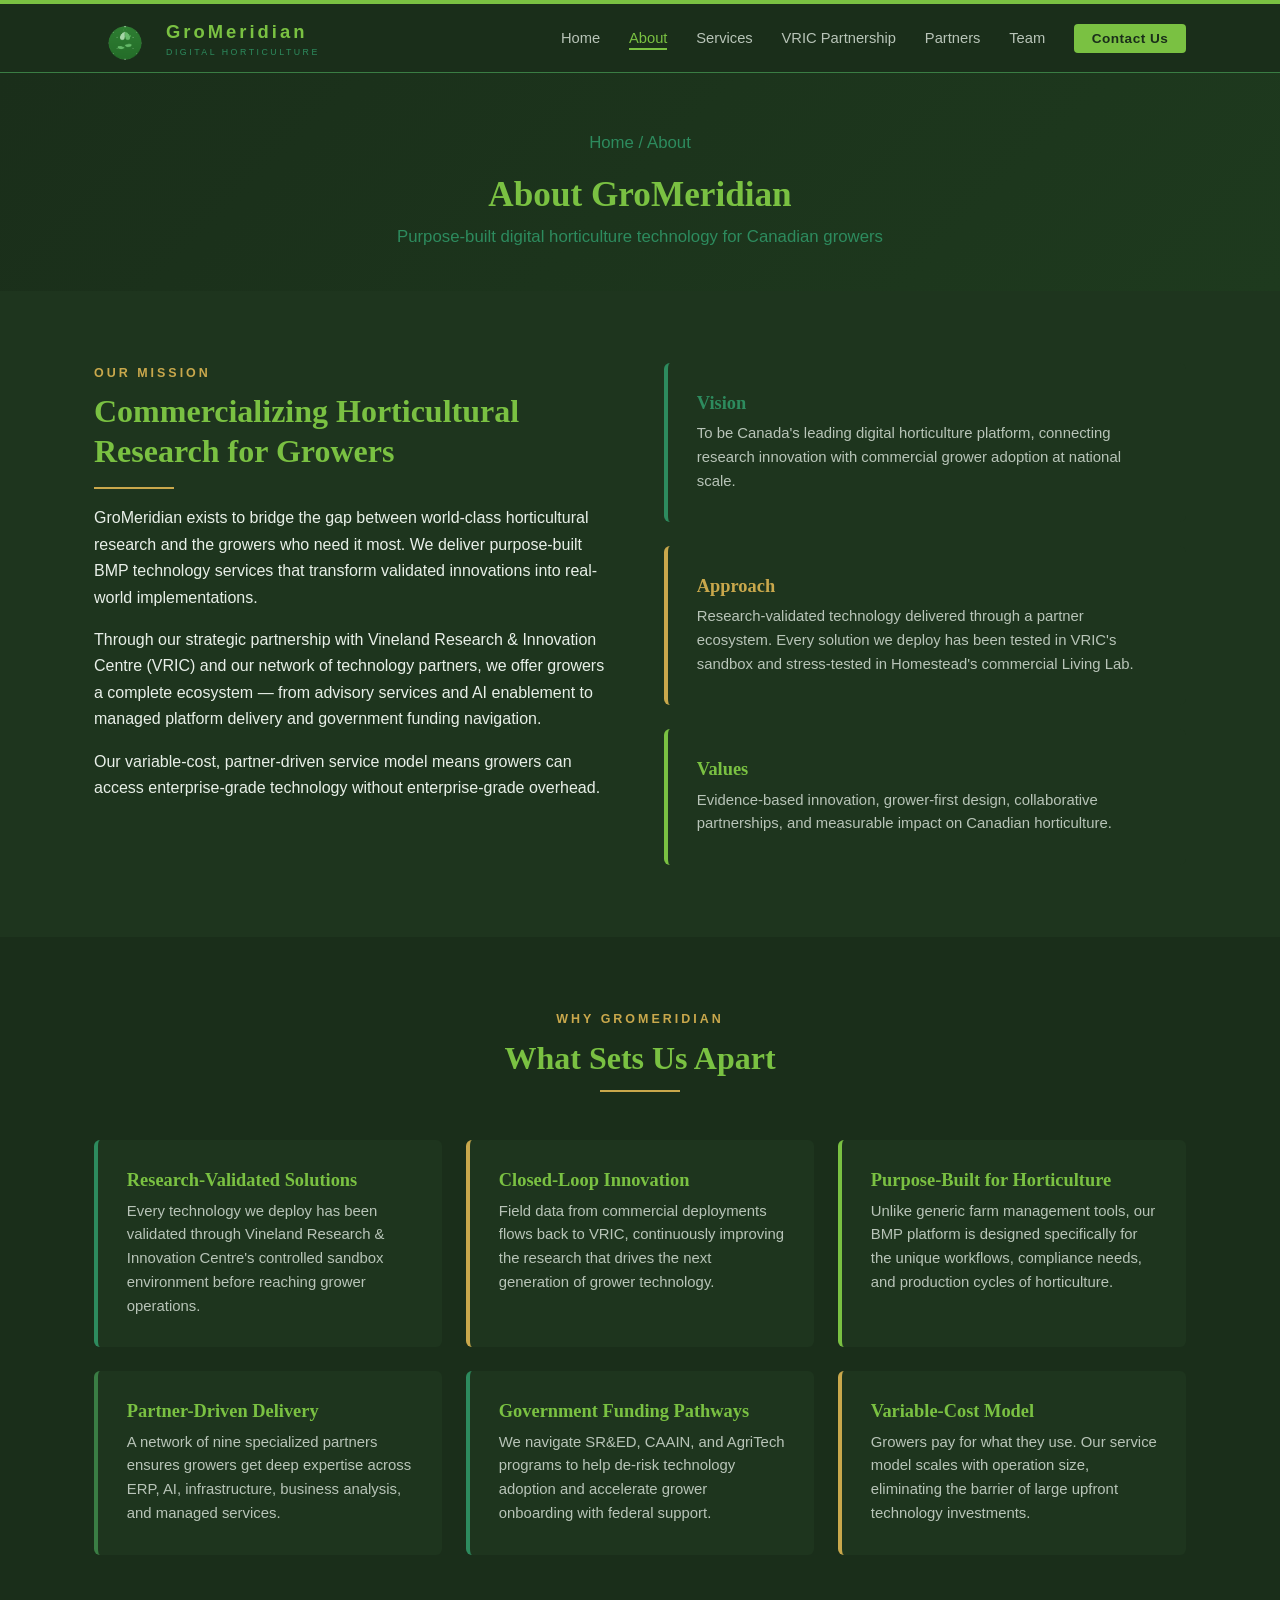
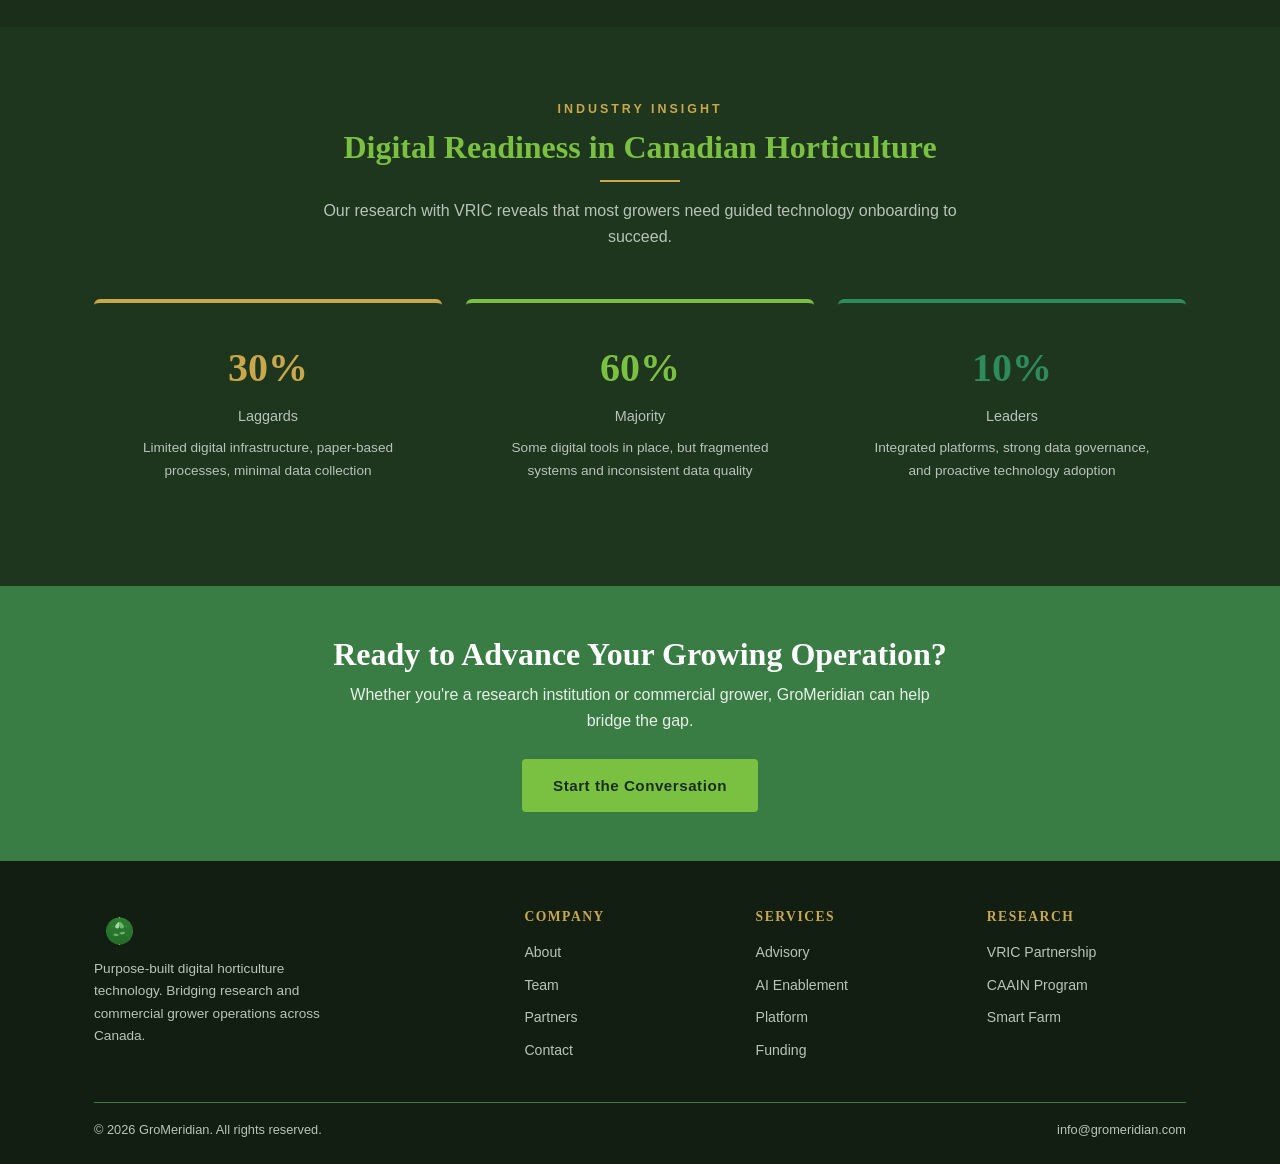
==== about.html @ b6d6718b "Add files via upload" ====
<!DOCTYPE html>
<html lang="en">
<head>
  <meta charset="UTF-8">
  <meta name="viewport" content="width=device-width, initial-scale=1.0">
  <title>About GroMeridian | Digital Horticulture Company</title>
  <meta name="description" content="GroMeridian is a Canadian digital horticulture company delivering purpose-built BMP technology services to commercial growers. Learn about our mission, vision, and research-to-market approach.">
  <meta name="keywords" content="about GroMeridian, digital horticulture company, Canadian agtech, BMP technology, horticulture ERP, smart farm innovation">
  <link rel="canonical" href="https://gromeridian.com/about.html">
  <meta property="og:title" content="About GroMeridian | Digital Horticulture Company">
  <meta property="og:description" content="Canadian digital horticulture company delivering purpose-built BMP technology to commercial growers.">
  <meta property="og:url" content="https://gromeridian.com/about.html">
  <script type="application/ld+json">
  {
    "@context": "https://schema.org",
    "@type": "AboutPage",
    "name": "About GroMeridian",
    "description": "GroMeridian is a Canadian digital horticulture company bridging research and commercial grower operations.",
    "mainEntity": {
      "@type": "Organization",
      "name": "GroMeridian",
      "foundingLocation": "Canada",
      "knowsAbout": ["Digital Horticulture", "BMP Technology", "Smart Farm Networks", "Agricultural AI"]
    }
  }
  </script>
  <link rel="stylesheet" href="css/style.css">
</head>
<body>

<div class="accent-bar"></div>
<header>
  <div class="container">
    <a href="index.html" class="logo-link">
      <img src="images/logo-icon.png" alt="GroMeridian logo" width="44" height="31">
      <div><span>GroMeridian</span><small>Digital Horticulture</small></div>
    </a>
    <button class="menu-toggle" aria-label="Toggle navigation"><span></span><span></span><span></span></button>
    <nav>
      <ul>
        <li><a href="index.html">Home</a></li>
        <li><a href="about.html">About</a></li>
        <li><a href="services.html">Services</a></li>
        <li><a href="vric-partnership.html">VRIC Partnership</a></li>
        <li><a href="partners.html">Partners</a></li>
        <li><a href="team.html">Team</a></li>
        <li><a href="contact.html" class="nav-cta">Contact Us</a></li>
      </ul>
    </nav>
  </div>
</header>

<section class="page-hero">
  <div class="container">
    <p class="breadcrumb"><a href="index.html">Home</a> / About</p>
    <h1>About GroMeridian</h1>
    <p>Purpose-built digital horticulture technology for Canadian growers</p>
  </div>
</section>

<!-- ═══ MISSION ═══ -->
<section>
  <div class="container">
    <div class="split">
      <div>
        <p class="overline" style="color:var(--gold);letter-spacing:3px;font-size:.78rem;font-weight:700;text-transform:uppercase;margin-bottom:.5rem;">Our Mission</p>
        <h2>Commercializing Horticultural Research for Growers</h2>
        <div class="divider-line" style="margin:0.8rem 0 1rem;"></div>
        <p style="margin-bottom:1rem;">GroMeridian exists to bridge the gap between world-class horticultural research and the growers who need it most. We deliver purpose-built BMP technology services that transform validated innovations into real-world implementations.</p>
        <p style="margin-bottom:1rem;">Through our strategic partnership with Vineland Research &amp; Innovation Centre (VRIC) and our network of technology partners, we offer growers a complete ecosystem &mdash; from advisory services and AI enablement to managed platform delivery and government funding navigation.</p>
        <p>Our variable-cost, partner-driven service model means growers can access enterprise-grade technology without enterprise-grade overhead.</p>
      </div>
      <div>
        <div class="card" style="border-left-color:var(--teal);margin-bottom:1.5rem;">
          <h3 style="color:var(--teal);">Vision</h3>
          <p>To be Canada's leading digital horticulture platform, connecting research innovation with commercial grower adoption at national scale.</p>
        </div>
        <div class="card" style="border-left-color:var(--gold);margin-bottom:1.5rem;">
          <h3 style="color:var(--gold);">Approach</h3>
          <p>Research-validated technology delivered through a partner ecosystem. Every solution we deploy has been tested in VRIC's sandbox and stress-tested in Homestead's commercial Living Lab.</p>
        </div>
        <div class="card">
          <h3>Values</h3>
          <p>Evidence-based innovation, grower-first design, collaborative partnerships, and measurable impact on Canadian horticulture.</p>
        </div>
      </div>
    </div>
  </div>
</section>

<!-- ═══ WHY GROMERIDIAN ═══ -->
<section>
  <div class="container">
    <div class="section-header">
      <p class="overline">Why GroMeridian</p>
      <h2>What Sets Us Apart</h2>
      <div class="divider-line"></div>
    </div>
    <div class="card-grid cols-3">
      <article class="card border-teal">
        <h3>Research-Validated Solutions</h3>
        <p>Every technology we deploy has been validated through Vineland Research &amp; Innovation Centre's controlled sandbox environment before reaching grower operations.</p>
      </article>
      <article class="card border-gold">
        <h3>Closed-Loop Innovation</h3>
        <p>Field data from commercial deployments flows back to VRIC, continuously improving the research that drives the next generation of grower technology.</p>
      </article>
      <article class="card">
        <h3>Purpose-Built for Horticulture</h3>
        <p>Unlike generic farm management tools, our BMP platform is designed specifically for the unique workflows, compliance needs, and production cycles of horticulture.</p>
      </article>
      <article class="card border-mid">
        <h3>Partner-Driven Delivery</h3>
        <p>A network of nine specialized partners ensures growers get deep expertise across ERP, AI, infrastructure, business analysis, and managed services.</p>
      </article>
      <article class="card border-teal">
        <h3>Government Funding Pathways</h3>
        <p>We navigate SR&amp;ED, CAAIN, and AgriTech programs to help de-risk technology adoption and accelerate grower onboarding with federal support.</p>
      </article>
      <article class="card border-gold">
        <h3>Variable-Cost Model</h3>
        <p>Growers pay for what they use. Our service model scales with operation size, eliminating the barrier of large upfront technology investments.</p>
      </article>
    </div>
  </div>
</section>

<!-- ═══ DIGITAL READINESS ═══ -->
<section>
  <div class="container">
    <div class="section-header">
      <p class="overline">Industry Insight</p>
      <h2>Digital Readiness in Canadian Horticulture</h2>
      <div class="divider-line"></div>
      <p>Our research with VRIC reveals that most growers need guided technology onboarding to succeed.</p>
    </div>
    <div class="card-grid cols-3">
      <div class="stat-card" style="border-top:4px solid var(--gold);">
        <div class="stat-value" style="color:var(--gold);">30%</div>
        <div class="stat-label">Laggards</div>
        <p style="font-size:.85rem;color:var(--gray);margin-top:.5rem;">Limited digital infrastructure, paper-based processes, minimal data collection</p>
      </div>
      <div class="stat-card" style="border-top:4px solid var(--primary);">
        <div class="stat-value" style="color:var(--primary);">60%</div>
        <div class="stat-label">Majority</div>
        <p style="font-size:.85rem;color:var(--gray);margin-top:.5rem;">Some digital tools in place, but fragmented systems and inconsistent data quality</p>
      </div>
      <div class="stat-card" style="border-top:4px solid var(--teal);">
        <div class="stat-value" style="color:var(--teal);">10%</div>
        <div class="stat-label">Leaders</div>
        <p style="font-size:.85rem;color:var(--gray);margin-top:.5rem;">Integrated platforms, strong data governance, and proactive technology adoption</p>
      </div>
    </div>
  </div>
</section>

<!-- ═══ CTA ═══ -->
<section class="cta-banner">
  <div class="container">
    <h2>Ready to Advance Your Growing Operation?</h2>
    <p>Whether you're a research institution or commercial grower, GroMeridian can help bridge the gap.</p>
    <a href="contact.html" class="btn btn-primary">Start the Conversation</a>
  </div>
</section>

<footer>
  <div class="container">
    <div class="footer-grid">
      <div class="footer-brand">
        <img src="images/logo-icon.png" alt="GroMeridian" height="36">
        <p>Purpose-built digital horticulture technology. Bridging research and commercial grower operations across Canada.</p>
      </div>
      <div><h4>Company</h4><ul><li><a href="about.html">About</a></li><li><a href="team.html">Team</a></li><li><a href="partners.html">Partners</a></li><li><a href="contact.html">Contact</a></li></ul></div>
      <div><h4>Services</h4><ul><li><a href="services.html">Advisory</a></li><li><a href="services.html#ai">AI Enablement</a></li><li><a href="services.html#platform">Platform</a></li><li><a href="services.html#funding">Funding</a></li></ul></div>
      <div><h4>Research</h4><ul><li><a href="vric-partnership.html">VRIC Partnership</a></li><li><a href="vric-partnership.html#caain">CAAIN Program</a></li><li><a href="vric-partnership.html#smartfarm">Smart Farm</a></li></ul></div>
    </div>
    <div class="footer-bottom">
      <span>&copy; 2026 GroMeridian. All rights reserved.</span>
      <span>info@gromeridian.com</span>
    </div>
  </div>
</footer>
<script src="js/main.js"></script>
</body>
</html>
---- css/style.css ----
/* ══════════════════════════════════════
   GroMeridian — Global Styles
   Brand: Digital Horticulture
   ══════════════════════════════════════ */

:root {
  --dark-bg: #1A2E1A;
  --primary: #7AC142;
  --gold: #C9A84C;
  --teal: #2D8B5E;
  --mid-green: #3A7D44;
  --card-bg: #1E351E;
  --white: #FFFFFF;
  --gray: #B8C4B8;
  --body-txt: #E8EFE8;
  --light-bg: #F5F8F0;
  --font-heading: Georgia, 'Times New Roman', serif;
  --font-body: Calibri, 'Segoe UI', Tahoma, sans-serif;
}

/* ── Reset ── */
*, *::before, *::after { box-sizing: border-box; margin: 0; padding: 0; }

html { scroll-behavior: smooth; font-size: 16px; }

body {
  font-family: var(--font-body);
  background: var(--dark-bg);
  color: var(--body-txt);
  line-height: 1.65;
  -webkit-font-smoothing: antialiased;
}

img { max-width: 100%; height: auto; display: block; }
a { color: var(--primary); text-decoration: none; transition: color .2s; }
a:hover { color: var(--gold); }

h1, h2, h3, h4 { font-family: var(--font-heading); color: var(--primary); line-height: 1.25; }
h1 { font-size: 2.75rem; }
h2 { font-size: 2rem; margin-bottom: 0.5em; }
h3 { font-size: 1.35rem; margin-bottom: 0.4em; }
h4 { font-size: 1.1rem; color: var(--gold); }

.container { max-width: 1140px; margin: 0 auto; padding: 0 1.5rem; }

/* ── Top Accent Bar ── */
.accent-bar { height: 4px; background: var(--primary); width: 100%; }

/* ══════════════════════════════════════
   HEADER / NAV
   ══════════════════════════════════════ */
header {
  background: var(--dark-bg);
  border-bottom: 1px solid var(--mid-green);
  position: sticky; top: 0; z-index: 100;
}
header .container {
  display: flex; align-items: center; justify-content: space-between;
  padding-top: 0.75rem; padding-bottom: 0.75rem;
}
.logo-link { display: flex; align-items: center; gap: 0.6rem; }
.logo-link img { height: 44px; width: auto; }
.logo-link span {
  font-family: var(--font-body); font-size: 1.15rem;
  color: var(--primary); letter-spacing: 3px; font-weight: 600;
}
.logo-link small {
  display: block; font-size: 0.55rem; color: var(--teal);
  letter-spacing: 2.5px; text-transform: uppercase; margin-top: -2px;
}

nav ul { list-style: none; display: flex; gap: 1.8rem; align-items: center; }
nav a {
  font-size: 0.92rem; color: var(--gray); font-weight: 500;
  transition: color .2s; position: relative;
}
nav a:hover, nav a.active { color: var(--primary); }
nav a::after {
  content: ''; position: absolute; bottom: -4px; left: 0;
  width: 0; height: 2px; background: var(--primary); transition: width .25s;
}
nav a:hover::after, nav a.active::after { width: 100%; }

.nav-cta {
  background: var(--primary); color: var(--dark-bg) !important;
  padding: 0.45rem 1.1rem; border-radius: 4px; font-weight: 700;
  font-size: 0.85rem; letter-spacing: 0.5px;
}
.nav-cta:hover { background: var(--gold); color: var(--dark-bg) !important; }
.nav-cta::after { display: none !important; }

/* Mobile menu toggle */
.menu-toggle { display: none; background: none; border: none; cursor: pointer; padding: 0.5rem; }
.menu-toggle span { display: block; width: 24px; height: 2px; background: var(--primary); margin: 5px 0; transition: .3s; }

/* ══════════════════════════════════════
   HERO
   ══════════════════════════════════════ */
.hero {
  padding: 5rem 0 4rem;
  background: linear-gradient(135deg, var(--dark-bg) 0%, #1e3a1e 50%, var(--dark-bg) 100%);
  text-align: center;
  position: relative;
  overflow: hidden;
}
.hero::before {
  content: ''; position: absolute; top: 0; left: 0; right: 0; bottom: 0;
  background: radial-gradient(ellipse at 50% 40%, rgba(122,193,66,0.06) 0%, transparent 70%);
}
.hero .container { position: relative; z-index: 1; }
.hero h1 { margin-bottom: 0.4em; }
.hero h1 .brand-green { color: var(--primary); }
.hero .tagline {
  font-size: 1.2rem; color: var(--teal); margin-bottom: 1rem;
  letter-spacing: 2px; font-weight: 400;
}
.hero .subtitle {
  font-size: 1.1rem; color: var(--body-txt); max-width: 700px;
  margin: 0 auto 2rem; line-height: 1.7;
}
.hero .cta-row { display: flex; gap: 1rem; justify-content: center; flex-wrap: wrap; }

/* ── Buttons ── */
.btn {
  display: inline-block; padding: 0.75rem 1.8rem; border-radius: 4px;
  font-weight: 700; font-size: 0.95rem; transition: all .25s;
  cursor: pointer; border: 2px solid transparent; letter-spacing: 0.5px;
}
.btn-primary { background: var(--primary); color: var(--dark-bg); }
.btn-primary:hover { background: var(--gold); color: var(--dark-bg); }
.btn-outline {
  background: transparent; border-color: var(--teal); color: var(--teal);
}
.btn-outline:hover { border-color: var(--primary); color: var(--primary); }

/* ══════════════════════════════════════
   SECTIONS
   ══════════════════════════════════════ */
section { padding: 4.5rem 0; }
section:nth-child(even) { background: var(--card-bg); }

.section-header {
  text-align: center; margin-bottom: 3rem;
}
.section-header h2 { margin-bottom: 0.3em; }
.section-header .overline {
  font-size: 0.78rem; color: var(--gold); text-transform: uppercase;
  letter-spacing: 3px; font-weight: 700; margin-bottom: 0.5rem;
}
.section-header p {
  max-width: 640px; margin: 0 auto; color: var(--gray); font-size: 1rem;
}
.divider-line {
  width: 80px; height: 2px; background: var(--gold);
  margin: 0.8rem auto 1rem;
}

/* ── Cards ── */
.card-grid { display: grid; gap: 1.5rem; }
.card-grid.cols-2 { grid-template-columns: repeat(2, 1fr); }
.card-grid.cols-3 { grid-template-columns: repeat(3, 1fr); }
.card-grid.cols-4 { grid-template-columns: repeat(4, 1fr); }

.card {
  background: var(--card-bg); border-radius: 6px; padding: 1.8rem;
  border-left: 4px solid var(--primary);
  transition: transform .2s, box-shadow .2s;
}
.card:hover { transform: translateY(-3px); box-shadow: 0 8px 24px rgba(0,0,0,0.3); }
.card.border-teal { border-left-color: var(--teal); }
.card.border-gold { border-left-color: var(--gold); }
.card.border-mid { border-left-color: var(--mid-green); }

.card h3 { font-size: 1.15rem; }
.card p { font-size: 0.93rem; color: var(--gray); line-height: 1.6; }

/* ── Stat Cards ── */
.stat-card {
  text-align: center; background: var(--card-bg); border-radius: 6px;
  padding: 2rem 1.5rem;
}
.stat-card .stat-value {
  font-family: var(--font-heading); font-size: 2.5rem;
  font-weight: 700; margin-bottom: 0.3rem;
}
.stat-card .stat-label { font-size: 0.9rem; color: var(--gray); }

/* ── Two-column split ── */
.split { display: grid; grid-template-columns: 1fr 1fr; gap: 3rem; align-items: start; }
.split.reverse > :first-child { order: 2; }
.split.reverse > :last-child { order: 1; }

/* ── Feature list ── */
.feature-list { list-style: none; }
.feature-list li {
  padding: 0.6rem 0 0.6rem 1.6rem; position: relative;
  font-size: 0.95rem; color: var(--body-txt);
}
.feature-list li::before {
  content: '\2713'; position: absolute; left: 0; color: var(--primary);
  font-weight: 700; font-size: 1.05rem;
}

/* ── Pipeline / Flow ── */
.pipeline { display: flex; align-items: flex-start; gap: 0; justify-content: center; flex-wrap: wrap; }
.pipeline-step {
  flex: 1; min-width: 180px; max-width: 220px; text-align: center;
  padding: 1.5rem 1rem; position: relative;
}
.pipeline-step .step-num {
  width: 48px; height: 48px; border-radius: 50%;
  display: flex; align-items: center; justify-content: center;
  font-family: var(--font-heading); font-size: 1.2rem; font-weight: 700;
  margin: 0 auto 0.8rem; color: var(--dark-bg);
}
.pipeline-step h4 { color: var(--primary); font-size: 1rem; margin-bottom: 0.4rem; }
.pipeline-step p { font-size: 0.85rem; color: var(--gray); }
.pipeline-arrow {
  display: flex; align-items: center; padding-top: 2.5rem;
  color: var(--primary); font-size: 1.5rem;
}

/* ── Team ── */
.team-grid { display: grid; grid-template-columns: repeat(auto-fit, minmax(200px, 1fr)); gap: 1.5rem; }
.team-member { text-align: center; }
.team-member .avatar {
  width: 120px; height: 120px; border-radius: 50%; margin: 0 auto 1rem;
  background: var(--mid-green); overflow: hidden;
  border: 3px solid var(--primary);
}
.team-member .avatar img { width: 100%; height: 100%; object-fit: cover; }
.team-member h4 { color: var(--primary); font-size: 1.05rem; margin-bottom: 0.15rem; }
.team-member .role { font-size: 0.8rem; color: var(--gold); text-transform: uppercase; letter-spacing: 1px; }
.team-member p { font-size: 0.88rem; color: var(--gray); margin-top: 0.4rem; }

/* ── Partners ── */
.partner-grid { display: grid; grid-template-columns: repeat(auto-fit, minmax(280px, 1fr)); gap: 1.2rem; }
.partner-card {
  background: var(--card-bg); border-radius: 6px; padding: 1.3rem 1.5rem;
  border-left: 3px solid var(--teal); display: flex; gap: 1rem; align-items: center;
}
.partner-card h4 { color: var(--primary); font-size: 1rem; margin-bottom: 0.2rem; }
.partner-card p { font-size: 0.85rem; color: var(--gray); }

/* ══════════════════════════════════════
   VRIC PARTNERSHIP SECTION
   ══════════════════════════════════════ */
.vric-hero {
  background: linear-gradient(135deg, var(--dark-bg) 0%, #14291a 100%);
  padding: 4rem 0;
}
.vric-columns { display: grid; grid-template-columns: 1fr 1fr; gap: 2rem; margin-top: 2rem; }
.vric-box {
  background: var(--card-bg); border-radius: 6px; padding: 2rem;
  border-top: 4px solid var(--teal);
}
.vric-box.gold-border { border-top-color: var(--gold); }

/* ── CTA Banner ── */
.cta-banner {
  background: var(--mid-green); padding: 3rem 0; text-align: center;
}
.cta-banner h2 { color: var(--white); margin-bottom: 0.5rem; }
.cta-banner p { color: var(--body-txt); margin-bottom: 1.5rem; max-width: 600px; margin-left: auto; margin-right: auto; }

/* ══════════════════════════════════════
   CONTACT / FORM
   ══════════════════════════════════════ */
.contact-grid { display: grid; grid-template-columns: 1fr 1fr; gap: 3rem; }
.contact-info h3 { margin-bottom: 1rem; }
.contact-info p { margin-bottom: 0.6rem; }
.contact-info a { color: var(--primary); }

.contact-form label {
  display: block; font-size: 0.85rem; color: var(--gold);
  margin-bottom: 0.3rem; font-weight: 600;
}
.contact-form input,
.contact-form textarea,
.contact-form select {
  width: 100%; padding: 0.7rem 1rem; border-radius: 4px;
  border: 1px solid var(--mid-green); background: var(--card-bg);
  color: var(--body-txt); font-family: var(--font-body);
  font-size: 0.95rem; margin-bottom: 1rem; transition: border-color .2s;
}
.contact-form input:focus,
.contact-form textarea:focus,
.contact-form select:focus {
  outline: none; border-color: var(--primary);
}
.contact-form textarea { min-height: 130px; resize: vertical; }

/* ══════════════════════════════════════
   FOOTER
   ══════════════════════════════════════ */
footer {
  background: #111e11; padding: 3rem 0 1.5rem;
  border-top: 1px solid var(--mid-green);
}
.footer-grid { display: grid; grid-template-columns: 2fr 1fr 1fr 1fr; gap: 2rem; margin-bottom: 2rem; }
.footer-brand img { height: 36px; margin-bottom: 0.8rem; }
.footer-brand p { font-size: 0.85rem; color: var(--gray); max-width: 260px; }
footer h4 { font-size: 0.85rem; color: var(--gold); text-transform: uppercase; letter-spacing: 1.5px; margin-bottom: 0.8rem; }
footer ul { list-style: none; }
footer li { margin-bottom: 0.4rem; }
footer li a { font-size: 0.88rem; color: var(--gray); }
footer li a:hover { color: var(--primary); }
.footer-bottom {
  border-top: 1px solid var(--mid-green); padding-top: 1rem;
  display: flex; justify-content: space-between; align-items: center;
  font-size: 0.8rem; color: var(--gray);
}

/* ══════════════════════════════════════
   PAGE-SPECIFIC
   ══════════════════════════════════════ */
.page-hero {
  padding: 3.5rem 0 2.5rem; text-align: center;
  background: linear-gradient(135deg, var(--dark-bg) 0%, #1e3a1e 100%);
}
.page-hero h1 { font-size: 2.2rem; margin-bottom: 0.4rem; }
.page-hero p { color: var(--teal); font-size: 1.05rem; }

.breadcrumb { font-size: 0.82rem; color: var(--gray); margin-bottom: 1rem; }
.breadcrumb a { color: var(--teal); }

/* ══════════════════════════════════════
   RESPONSIVE
   ══════════════════════════════════════ */
@media (max-width: 900px) {
  .card-grid.cols-3, .card-grid.cols-4 { grid-template-columns: repeat(2, 1fr); }
  .split, .vric-columns, .contact-grid { grid-template-columns: 1fr; }
  .footer-grid { grid-template-columns: 1fr 1fr; }
  h1 { font-size: 2rem; }
}
@media (max-width: 640px) {
  .card-grid.cols-2, .card-grid.cols-3, .card-grid.cols-4 { grid-template-columns: 1fr; }
  nav ul { display: none; }
  .menu-toggle { display: block; }
  nav.open ul {
    display: flex; flex-direction: column; position: absolute;
    top: 100%; left: 0; right: 0; background: var(--dark-bg);
    padding: 1rem 1.5rem; border-bottom: 2px solid var(--primary);
  }
  .hero { padding: 3rem 0 2.5rem; }
  .pipeline { flex-direction: column; align-items: center; }
  .pipeline-arrow { transform: rotate(90deg); padding: 0; }
  .footer-grid { grid-template-columns: 1fr; }
}
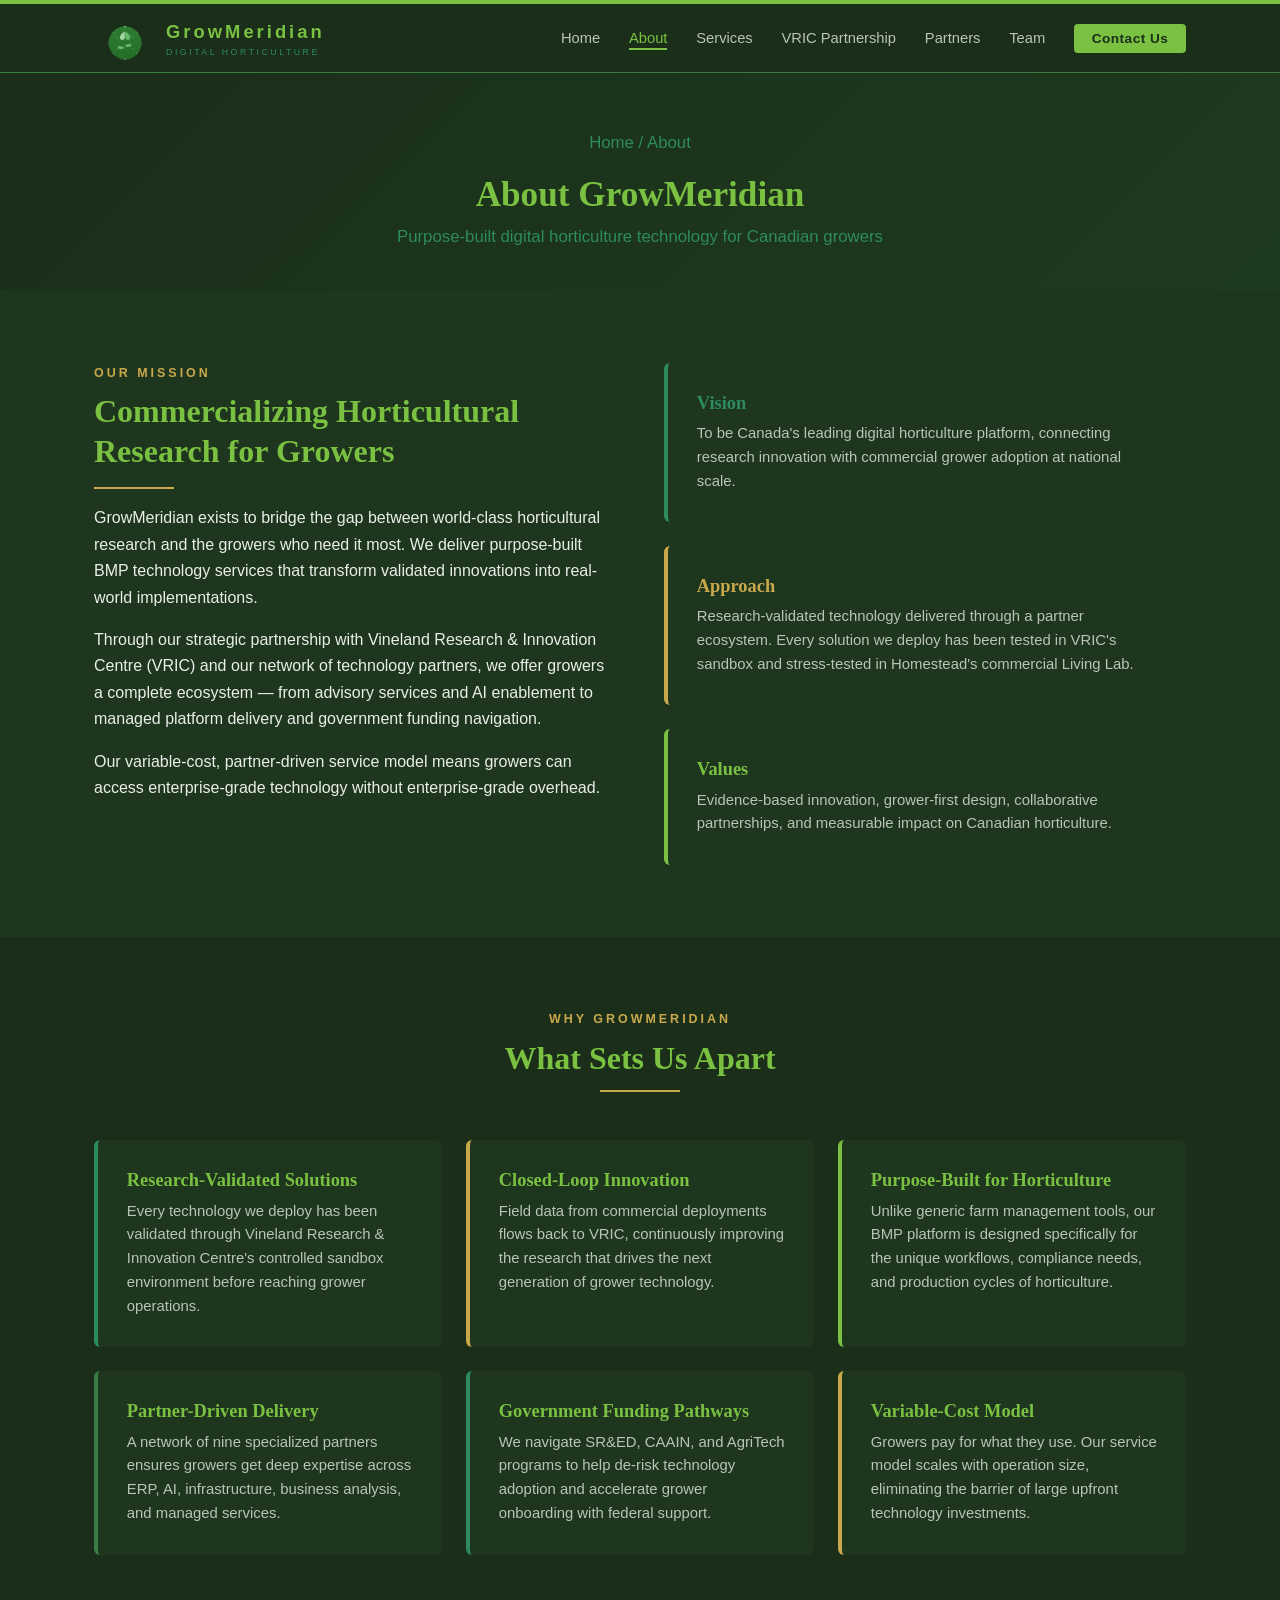
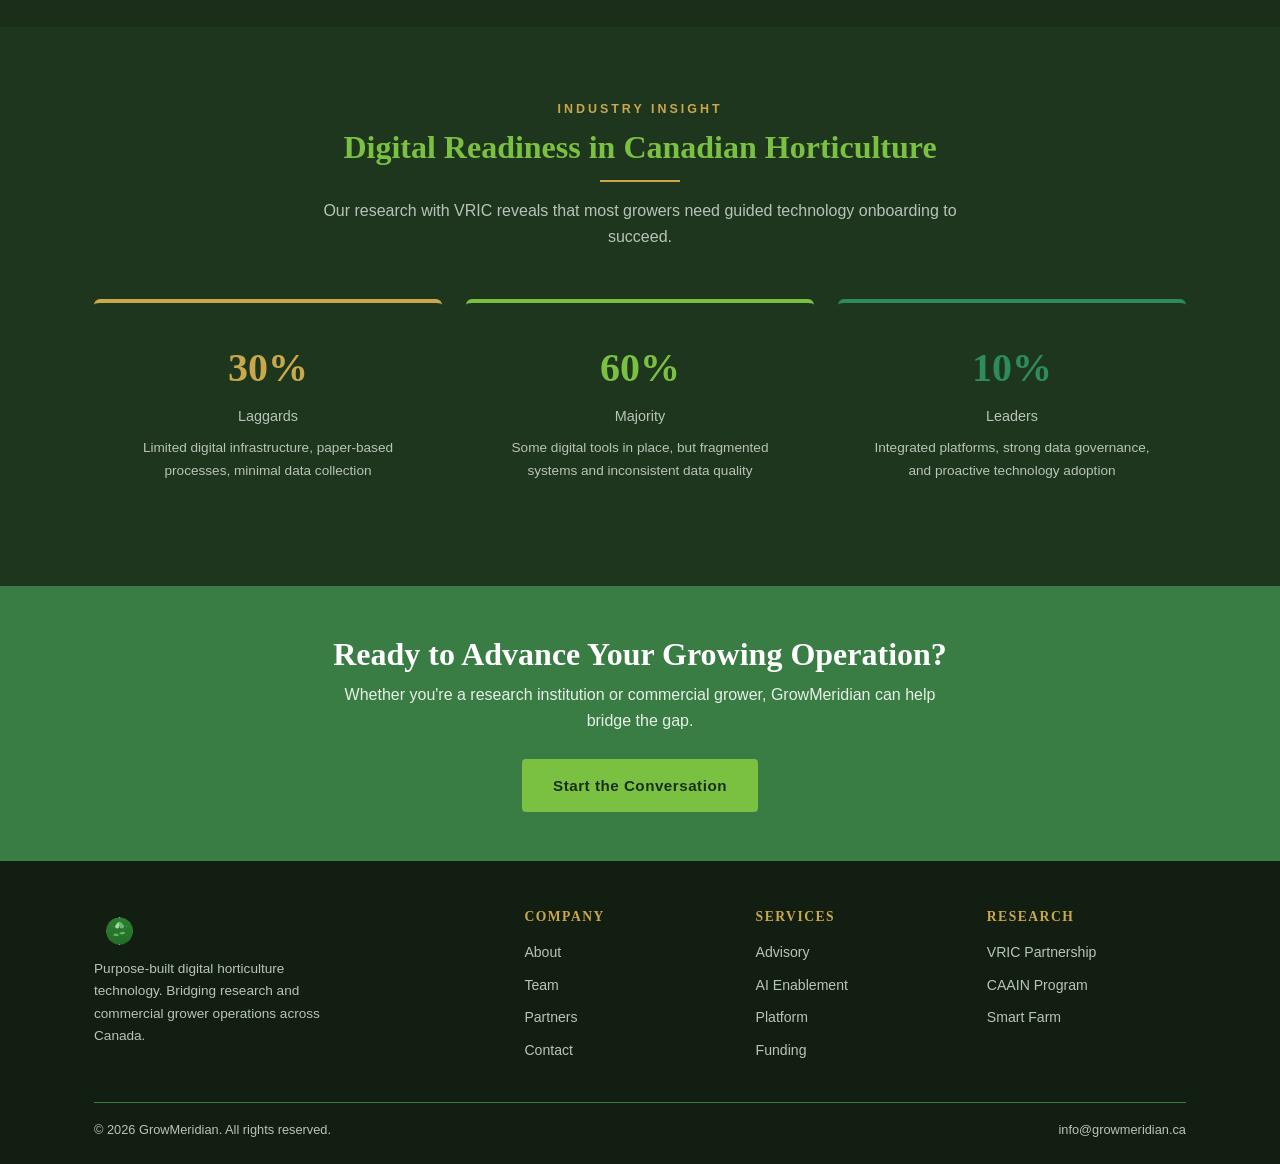
==== commit d3025e9d: "updates" ====
--- a/about.html
+++ b/about.html
@@ -3,22 +3,22 @@
 <head>
   <meta charset="UTF-8">
   <meta name="viewport" content="width=device-width, initial-scale=1.0">
-  <title>About GroMeridian | Digital Horticulture Company</title>
-  <meta name="description" content="GroMeridian is a Canadian digital horticulture company delivering purpose-built BMP technology services to commercial growers. Learn about our mission, vision, and research-to-market approach.">
-  <meta name="keywords" content="about GroMeridian, digital horticulture company, Canadian agtech, BMP technology, horticulture ERP, smart farm innovation">
-  <link rel="canonical" href="https://gromeridian.com/about.html">
-  <meta property="og:title" content="About GroMeridian | Digital Horticulture Company">
+  <title>About GrowMeridian | Digital Horticulture Company</title>
+  <meta name="description" content="GrowMeridian is a Canadian digital horticulture company delivering purpose-built BMP technology services to commercial growers. Learn about our mission, vision, and research-to-market approach.">
+  <meta name="keywords" content="about GrowMeridian, digital horticulture company, Canadian agtech, BMP technology, horticulture ERP, smart farm innovation">
+  <link rel="canonical" href="https://growmeridian.ca/about.html">
+  <meta property="og:title" content="About GrowMeridian | Digital Horticulture Company">
   <meta property="og:description" content="Canadian digital horticulture company delivering purpose-built BMP technology to commercial growers.">
-  <meta property="og:url" content="https://gromeridian.com/about.html">
+  <meta property="og:url" content="https://growmeridian.ca/about.html">
   <script type="application/ld+json">
   {
     "@context": "https://schema.org",
     "@type": "AboutPage",
-    "name": "About GroMeridian",
-    "description": "GroMeridian is a Canadian digital horticulture company bridging research and commercial grower operations.",
+    "name": "About GrowMeridian",
+    "description": "GrowMeridian is a Canadian digital horticulture company bridging research and commercial grower operations.",
     "mainEntity": {
       "@type": "Organization",
-      "name": "GroMeridian",
+      "name": "GrowMeridian",
       "foundingLocation": "Canada",
       "knowsAbout": ["Digital Horticulture", "BMP Technology", "Smart Farm Networks", "Agricultural AI"]
     }
@@ -32,8 +32,8 @@
 <header>
   <div class="container">
     <a href="index.html" class="logo-link">
-      <img src="images/logo-icon.png" alt="GroMeridian logo" width="44" height="31">
-      <div><span>GroMeridian</span><small>Digital Horticulture</small></div>
+      <img src="images/logo-icon.png" alt="GrowMeridian logo" width="44" height="31">
+      <div><span>GrowMeridian</span><small>Digital Horticulture</small></div>
     </a>
     <button class="menu-toggle" aria-label="Toggle navigation"><span></span><span></span><span></span></button>
     <nav>
@@ -53,7 +53,7 @@
 <section class="page-hero">
   <div class="container">
     <p class="breadcrumb"><a href="index.html">Home</a> / About</p>
-    <h1>About GroMeridian</h1>
+    <h1>About GrowMeridian</h1>
     <p>Purpose-built digital horticulture technology for Canadian growers</p>
   </div>
 </section>
@@ -66,7 +66,7 @@
         <p class="overline" style="color:var(--gold);letter-spacing:3px;font-size:.78rem;font-weight:700;text-transform:uppercase;margin-bottom:.5rem;">Our Mission</p>
         <h2>Commercializing Horticultural Research for Growers</h2>
         <div class="divider-line" style="margin:0.8rem 0 1rem;"></div>
-        <p style="margin-bottom:1rem;">GroMeridian exists to bridge the gap between world-class horticultural research and the growers who need it most. We deliver purpose-built BMP technology services that transform validated innovations into real-world implementations.</p>
+        <p style="margin-bottom:1rem;">GrowMeridian exists to bridge the gap between world-class horticultural research and the growers who need it most. We deliver purpose-built BMP technology services that transform validated innovations into real-world implementations.</p>
         <p style="margin-bottom:1rem;">Through our strategic partnership with Vineland Research &amp; Innovation Centre (VRIC) and our network of technology partners, we offer growers a complete ecosystem &mdash; from advisory services and AI enablement to managed platform delivery and government funding navigation.</p>
         <p>Our variable-cost, partner-driven service model means growers can access enterprise-grade technology without enterprise-grade overhead.</p>
       </div>
@@ -88,11 +88,11 @@
   </div>
 </section>
 
-<!-- ═══ WHY GROMERIDIAN ═══ -->
+<!-- ═══ WHY GROWMERIDIAN ═══ -->
 <section>
   <div class="container">
     <div class="section-header">
-      <p class="overline">Why GroMeridian</p>
+      <p class="overline">Why GrowMeridian</p>
       <h2>What Sets Us Apart</h2>
       <div class="divider-line"></div>
     </div>
@@ -158,7 +158,7 @@
 <section class="cta-banner">
   <div class="container">
     <h2>Ready to Advance Your Growing Operation?</h2>
-    <p>Whether you're a research institution or commercial grower, GroMeridian can help bridge the gap.</p>
+    <p>Whether you're a research institution or commercial grower, GrowMeridian can help bridge the gap.</p>
     <a href="contact.html" class="btn btn-primary">Start the Conversation</a>
   </div>
 </section>
@@ -167,7 +167,7 @@
   <div class="container">
     <div class="footer-grid">
       <div class="footer-brand">
-        <img src="images/logo-icon.png" alt="GroMeridian" height="36">
+        <img src="images/logo-icon.png" alt="GrowMeridian" height="36">
         <p>Purpose-built digital horticulture technology. Bridging research and commercial grower operations across Canada.</p>
       </div>
       <div><h4>Company</h4><ul><li><a href="about.html">About</a></li><li><a href="team.html">Team</a></li><li><a href="partners.html">Partners</a></li><li><a href="contact.html">Contact</a></li></ul></div>
@@ -175,8 +175,8 @@
       <div><h4>Research</h4><ul><li><a href="vric-partnership.html">VRIC Partnership</a></li><li><a href="vric-partnership.html#caain">CAAIN Program</a></li><li><a href="vric-partnership.html#smartfarm">Smart Farm</a></li></ul></div>
     </div>
     <div class="footer-bottom">
-      <span>&copy; 2026 GroMeridian. All rights reserved.</span>
-      <span>info@gromeridian.com</span>
+      <span>&copy; 2026 GrowMeridian. All rights reserved.</span>
+      <span>info@growmeridian.ca</span>
     </div>
   </div>
 </footer>
--- a/css/style.css
+++ b/css/style.css
@@ -1,5 +1,5 @@
 /* ══════════════════════════════════════
-   GroMeridian — Global Styles
+   GrowMeridian — Global Styles
    Brand: Digital Horticulture
    ══════════════════════════════════════ */
 
